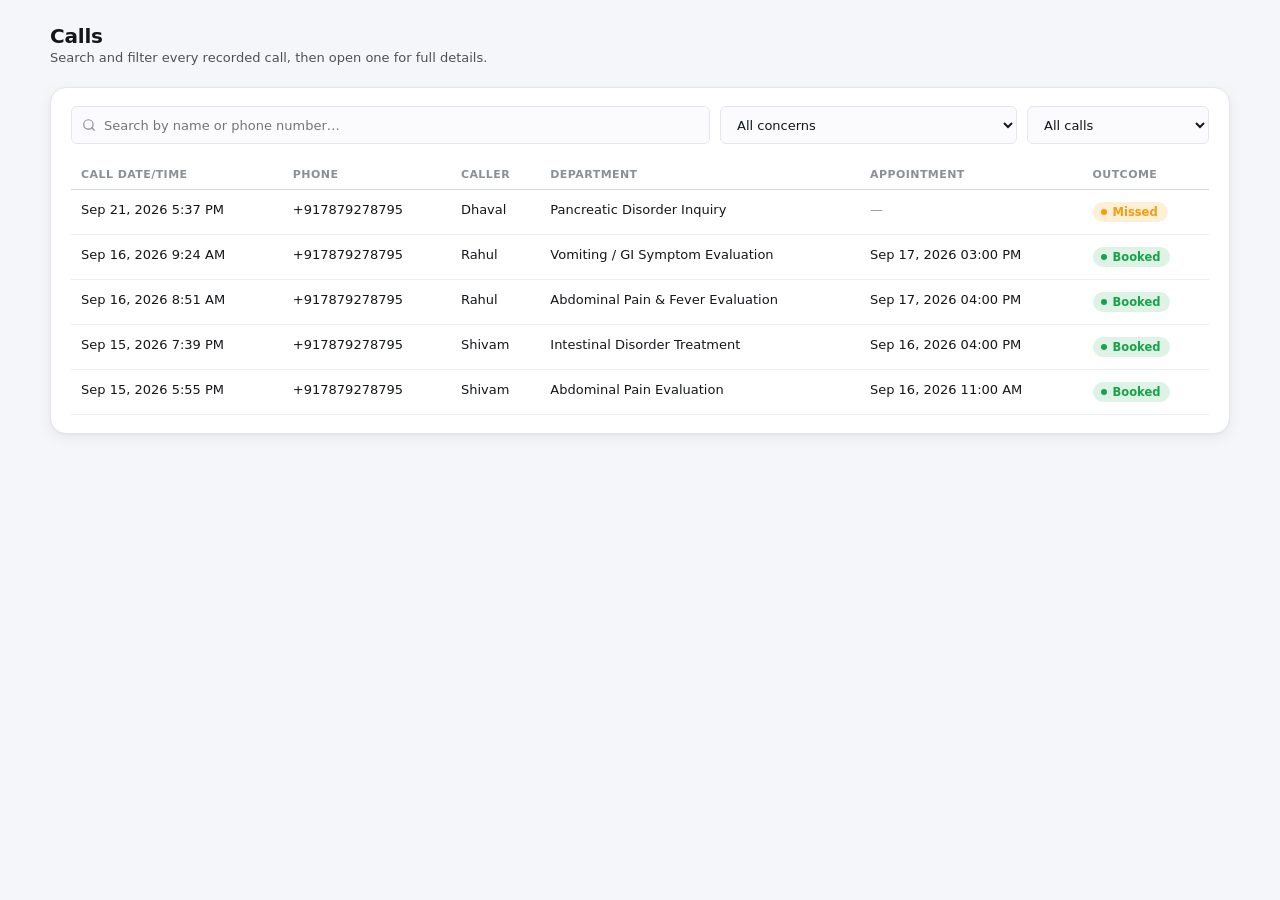
==== dashboard/calls.html @ cdec64ed "feat: add missed call handling and related UI updates" ====
<!doctype html>
<html lang="en">
<head>
<meta charset="UTF-8" />
<meta name="viewport" content="width=device-width, initial-scale=1.0" />
<title>Calls — Invictus Hospital Call Analytics</title>
<link rel="stylesheet" href="assets/app.css" />
</head>
<body data-page="calls" data-title="Calls" data-show-range="false">
<div class="app-shell">
  <div class="body-row">
    <main class="page-content" id="page-content">
      <div class="page-inner">

        <div class="page-header">
          <div>
            <h1>Calls</h1>
            <p>Search and filter every recorded call, then open one for full details.</p>
          </div>
        </div>

        <div class="card">
          <div class="filters">
            <div class="field search">
              <span aria-hidden="true" id="search-icon-slot"></span>
              <input id="search" type="text" placeholder="Search by name or phone number…" aria-label="Search by name or phone number" />
            </div>
            <select id="dept-filter" aria-label="Filter by concern / specialty"><option value="">All concerns</option></select>
            <select id="appt-filter" aria-label="Filter by appointment status">
              <option value="">All calls</option>
              <option value="booked">Appointment booked</option>
              <option value="pending">No appointment</option>
              <option value="missed">Missed</option>
            </select>
          </div>
          <div class="table-scroll">
            <table>
              <thead>
                <tr>
                  <th>Call date/time</th>
                  <th>Phone</th>
                  <th>Caller</th>
                  <th>Department</th>
                  <th>Appointment</th>
                  <th>Outcome</th>
                </tr>
              </thead>
              <tbody id="calls-tbody"></tbody>
            </table>
          </div>
          <div class="empty-state" id="empty-state" style="display:none;">
            <span id="empty-icon-slot"></span>
            <div>No calls match these filters.</div>
          </div>
        </div>


      </div>
    </main>
  </div>
</div>

<script src="calls_data.js"></script>
<script src="assets/dashboard-lib.js"></script>
<script src="assets/layout.js"></script>
<script>
(function () {
  const lib = window.DashboardLib;
  const data = (typeof CALLS_DATA !== "undefined") ? CALLS_DATA : [];

  document.getElementById("search-icon-slot").outerHTML = lib.ICONS.search;
  document.getElementById("empty-icon-slot").outerHTML = lib.ICONS.search;

  lib.populateDeptFilter("dept-filter", data);

  const initialStatus = new URLSearchParams(window.location.search).get("status");
  if (initialStatus === "missed" || initialStatus === "booked" || initialStatus === "pending") {
    document.getElementById("appt-filter").value = initialStatus;
  }

  function detailsUrlFor(r) {
    return "call.html?id=" + encodeURIComponent(r.id);
  }

  function applyFilters() {
    const q = document.getElementById("search").value.trim().toLowerCase();
    const dept = document.getElementById("dept-filter").value;
    const appt = document.getElementById("appt-filter").value;

    let rows = data.filter(r => {
      if (q) {
        const hay = `${r.caller_name || ""} ${r.patient_name || ""} ${r.phone || ""}`.toLowerCase();
        if (!hay.includes(q)) return false;
      }
      if (dept && r.department !== dept) return false;
      if (appt === "booked" && !r.appointment_booked) return false;
      if (appt === "pending" && (r.appointment_booked || r.call_status === "missed")) return false;
      if (appt === "missed" && r.call_status !== "missed") return false;
      return true;
    });
    lib.renderTable("calls-tbody", "empty-state", lib.sortByNewest(rows), detailsUrlFor);
  }

  document.getElementById("search").addEventListener("input", applyFilters);
  document.getElementById("dept-filter").addEventListener("change", applyFilters);
  document.getElementById("appt-filter").addEventListener("change", applyFilters);

  applyFilters();
})();
</script>
</body>
</html>
---- dashboard/assets/app.css ----
/* Shared styles for all dashboard pages. Deliberately a single formal
   light theme — white cards on a soft neutral page, no dark-mode switch. */
:root {
  color-scheme: light;
  --page:           #f5f6f9;
  --surface-1:      #ffffff;
  --surface-2:      #fbfbfd;
  --text-primary:   #14171a;
  --text-secondary: #4b5259;
  --muted:          #8a9096;
  --gridline:       #edeef2;
  --baseline:       #d7dbde;
  --border:         #e4e6ea;

  --accent:         #4f46e5; /* indigo — AI/voice identity */
  --accent-dark:    #3f37c9;
  --accent-soft:    color-mix(in srgb, var(--accent) 10%, transparent);
  --accent-soft-2:  color-mix(in srgb, var(--accent) 6%, transparent);

  --series-1:       #4f46e5;
  --series-2:       #eb6834;
  --series-3:       #1baf7a;
  --status-good:    #16a34a;
  --status-good-soft: color-mix(in srgb, var(--status-good) 14%, transparent);
  --status-warning: #f59e0b;
  --status-critical:#dc2626;
  --status-critical-soft: color-mix(in srgb, var(--status-critical) 12%, transparent);
  --chip-bg:        #f1f2f8;

  --radius-sm: 6px;
  --radius-md: 10px;
  --radius-lg: 16px;

  --shadow-sm: 0 1px 2px rgba(16, 24, 32, 0.04);
  --shadow-md: 0 1px 2px rgba(16, 24, 32, 0.04), 0 4px 14px rgba(16, 24, 32, 0.06);
  --shadow-lg: 0 2px 4px rgba(16, 24, 32, 0.05), 0 12px 28px rgba(16, 24, 32, 0.08);
  --card-shadow: var(--shadow-md);

  --sidebar-w: 220px;
  --topbar-h: 60px;
}

* { box-sizing: border-box; }
html, body { height: 100%; }
body {
  margin: 0;
  font-family: system-ui, -apple-system, "Segoe UI", sans-serif;
  background: var(--page);
  color: var(--text-primary);
  -webkit-font-smoothing: antialiased;
}
a { color: var(--accent); }
button { font-family: inherit; }
:focus-visible { outline: 2px solid var(--accent); outline-offset: 2px; border-radius: 4px; }

/* ================= App shell (sidebar + topbar) ================= */
.app-shell { min-height: 100vh; display: flex; flex-direction: column; }

.topbar {
  height: var(--topbar-h); flex: 0 0 auto; display: flex; align-items: center; gap: 14px;
  padding: 0 20px; background: var(--surface-1); border-bottom: 1px solid var(--border);
  position: sticky; top: 0; z-index: 30;
}
.icon-btn {
  display: inline-flex; align-items: center; justify-content: center; width: 34px; height: 34px;
  border-radius: var(--radius-sm); border: 1px solid transparent; background: transparent; color: var(--text-secondary);
  cursor: pointer; transition: background 0.12s ease, color 0.12s ease; flex: 0 0 auto;
}
.icon-btn svg { width: 18px; height: 18px; }
.icon-btn:hover { background: var(--accent-soft-2); color: var(--text-primary); }
.topbar .menu-btn { display: none; }
.topbar .brand { display: flex; align-items: center; gap: 10px; min-width: 0; }
.topbar .brand-mark {
  flex: 0 0 auto; width: 48px; height: 48px; border-radius: var(--radius-sm);
  background: #fff; color: #fff; padding: 2px;
  display: flex; align-items: center; justify-content: center; overflow: hidden;
  box-shadow: 0 1px 3px color-mix(in srgb, var(--accent) 15%, transparent);
}
.topbar .brand-mark svg { width: 16px; height: 16px; }
.topbar .brand-mark img { width: 100%; height: 100%; object-fit: contain; }
.topbar .brand-text { min-width: 0; }
.topbar .brand-name { font-size: 11px; font-weight: 700; color: var(--muted); text-transform: uppercase; letter-spacing: 0.04em; line-height: 1.3; }
.topbar .page-title { font-size: 16px; font-weight: 700; letter-spacing: -0.01em; line-height: 1.3; white-space: nowrap; overflow: hidden; text-overflow: ellipsis; }
.topbar .spacer { flex: 1 1 auto; }
.range-chip {
  display: inline-flex; align-items: center; gap: 6px; background: var(--surface-2); border: 1px solid var(--border);
  border-radius: 999px; padding: 7px 14px; font-size: 12.5px; font-weight: 600; color: var(--text-secondary); white-space: nowrap;
}
.range-chip svg { width: 14px; height: 14px; color: var(--muted); flex: 0 0 auto; }

.body-row { flex: 1 1 auto; display: flex; min-height: 0; position: relative; }

.sidebar {
  position: relative;
  flex: 0 0 var(--sidebar-w); width: var(--sidebar-w); background: var(--surface-1); border-right: 1px solid var(--border);
  display: flex; flex-direction: column; padding: 16px 12px;
}
.sidebar nav { display: flex; flex-direction: column; gap: 4px; flex: 1 1 auto; margin-top: 4px; }
.sidebar .nav-link {
  display: flex; align-items: center; gap: 12px; padding: 10px 12px; border-radius: var(--radius-sm);
  color: var(--text-secondary); text-decoration: none; font-size: 13.5px; font-weight: 600;
  transition: background 0.12s ease, color 0.12s ease; white-space: nowrap; overflow: hidden;
}
.sidebar .nav-link .nav-icon { flex: 0 0 auto; width: 18px; height: 18px; display: flex; }
.sidebar .nav-link .nav-icon svg { width: 18px; height: 18px; }
.sidebar .nav-link:hover { background: var(--accent-soft-2); color: var(--text-primary); }
.sidebar .nav-link.active { background: var(--accent-soft); color: var(--accent); }

.sidebar-backdrop {
  position: fixed; inset: 0; background: rgba(20, 23, 26, 0.45); z-index: 35; opacity: 0; pointer-events: none;
  transition: opacity 0.18s ease;
}
.sidebar-backdrop.visible { opacity: 1; pointer-events: auto; }

main.page-content { flex: 1 1 auto; min-width: 0; padding: 24px 24px 64px; }
.page-inner { max-width: 1180px; margin: 0 auto; }

@media (max-width: 880px) {
  .topbar .menu-btn { display: inline-flex; }
  .sidebar {
    position: fixed; top: 0; left: 0; bottom: 0; z-index: 40; width: 240px; flex-basis: 240px;
    transform: translateX(-100%); box-shadow: var(--shadow-lg);
  }
  .sidebar.mobile-open { transform: translateX(0); }
  main.page-content { padding: 18px 16px 48px; }
}

/* ================= Page header (per-page intro line) ================= */
.page-header { display: flex; align-items: flex-end; justify-content: space-between; gap: 16px; margin-bottom: 22px; flex-wrap: wrap; }
.page-header h1 { font-size: 20px; font-weight: 700; margin: 0 0 2px; letter-spacing: -0.01em; }
.page-header p { margin: 0; color: var(--text-secondary); font-size: 13px; }

/* ================= KPI tiles ================= */
.kpi-row { display: grid; grid-template-columns: repeat(auto-fit, minmax(170px, 1fr)); gap: 12px; margin-bottom: 22px; }
.kpi-tile {
  position: relative; overflow: hidden;
  background: var(--surface-1); border: 1px solid var(--border); border-radius: var(--radius-lg);
  padding: 16px 18px; box-shadow: var(--card-shadow);
  transition: box-shadow 0.15s ease, transform 0.15s ease;
}
.kpi-tile:hover { box-shadow: var(--shadow-lg); transform: translateY(-1px); }
.kpi-tile-link { cursor: pointer; }
.kpi-tile-link:hover { border-color: var(--accent); }
.kpi-tile-link:focus-visible { outline: 2px solid var(--accent); outline-offset: 2px; }
.kpi-tile::before {
  content: ""; position: absolute; inset: 0 0 auto 0; height: 3px;
  background: linear-gradient(90deg, var(--accent), var(--series-3));
}
.kpi-tile .icon {
  width: 30px; height: 30px; border-radius: var(--radius-sm); margin-bottom: 10px;
  background: var(--accent-soft); color: var(--accent);
  display: flex; align-items: center; justify-content: center;
}
.kpi-tile .icon svg { width: 16px; height: 16px; }
.kpi-tile .label { font-size: 12px; color: var(--text-secondary); margin-bottom: 4px; font-weight: 600; }
.kpi-tile .value { font-size: 25px; font-weight: 700; line-height: 1.15; letter-spacing: -0.01em; }
.kpi-tile .sub { font-size: 11.5px; color: var(--muted); margin-top: 4px; }

/* ================= Chart row / cards ================= */
.chart-row { display: grid; grid-template-columns: 1.2fr 1fr; gap: 14px; margin-bottom: 22px; align-items: stretch; }
@media (max-width: 820px) { .chart-row { grid-template-columns: 1fr; } }
.card {
  background: var(--surface-1); border: 1px solid var(--border); border-radius: var(--radius-lg);
  padding: 18px 20px; box-shadow: var(--card-shadow); margin-bottom: 22px;
}
.card:last-child { margin-bottom: 0; }
.chart-row .card { margin-bottom: 0; }
.card h2 {
  font-size: 12.5px; font-weight: 700; margin: 0 0 14px; color: var(--text-secondary);
  text-transform: uppercase; letter-spacing: 0.04em;
}

.bar-row { display: flex; align-items: center; gap: 10px; margin-bottom: 12px; position: relative; }
.bar-row:last-child { margin-bottom: 0; }
.bar-row .bar-label {
  width: 128px; flex: 0 0 128px; font-size: 12.5px; color: var(--text-secondary);
  text-align: right; padding-right: 2px; line-height: 1.3;
}
.bar-track { flex: 1; height: 16px; background: var(--gridline); border-radius: 999px; overflow: hidden; }
.bar-fill {
  height: 100%; border-radius: 999px; min-width: 6px;
  background: linear-gradient(90deg, var(--accent), color-mix(in srgb, var(--accent) 60%, var(--series-3)));
  transition: width 0.5s cubic-bezier(0.22, 1, 0.36, 1);
}
.bar-count { width: 26px; flex: 0 0 26px; font-size: 12.5px; color: var(--text-secondary); font-variant-numeric: tabular-nums; font-weight: 600; }

.outcome-bar { height: 20px; border-radius: 999px; overflow: hidden; display: flex; background: var(--gridline); margin-bottom: 12px; }
.outcome-seg { height: 100%; transition: width 0.5s cubic-bezier(0.22, 1, 0.36, 1); }
.outcome-seg.booked { background: linear-gradient(90deg, var(--status-good), color-mix(in srgb, var(--status-good) 70%, var(--series-3))); }
.outcome-seg.pending { background: var(--muted); opacity: 0.55; }
.legend { display: flex; gap: 18px; font-size: 12.5px; color: var(--text-secondary); flex-wrap: wrap; }
.legend .swatch { width: 10px; height: 10px; border-radius: 3px; display: inline-block; margin-right: 6px; vertical-align: middle; }
.outcome-pct { font-size: 32px; font-weight: 700; margin: 2px 0 8px; letter-spacing: -0.01em; }

/* ================= Filters ================= */
.filters { display: flex; gap: 10px; flex-wrap: wrap; margin-bottom: 16px; }
.filters .field { position: relative; }
.filters input, .filters select {
  background: var(--surface-2); border: 1px solid var(--border); color: var(--text-primary);
  border-radius: var(--radius-sm); padding: 9px 12px; font-size: 13px; font-family: inherit;
  height: 38px; transition: border-color 0.15s ease, background 0.15s ease;
}
.filters input:hover, .filters select:hover { border-color: var(--muted); }
.filters input:focus, .filters select:focus { background: var(--surface-1); border-color: var(--accent); }
.filters .field.search { flex: 1; min-width: 220px; }
.filters .field.search svg {
  position: absolute; left: 11px; top: 50%; transform: translateY(-50%);
  width: 14px; height: 14px; color: var(--muted); pointer-events: none;
}
.filters .field.search input { width: 100%; padding-left: 32px; }
.filters select { cursor: pointer; }

/* ================= Table ================= */
.table-scroll { overflow-x: auto; }
table { width: 100%; border-collapse: collapse; font-size: 13px; }
thead th {
  text-align: left; font-size: 11px; text-transform: uppercase; letter-spacing: 0.04em;
  color: var(--muted); font-weight: 700; padding: 8px 10px; border-bottom: 1px solid var(--baseline);
  white-space: nowrap;
}
tbody td { padding: 12px 10px; border-bottom: 1px solid var(--gridline); vertical-align: top; }
tbody tr.call-row { cursor: pointer; transition: background 0.12s ease; }
tbody tr.call-row:hover { background: var(--accent-soft-2); }
tbody tr.call-row:focus-visible { outline-offset: -2px; }
.phone-cell { font-variant-numeric: tabular-nums; }
.badge {
  display: inline-flex; align-items: center; gap: 6px; padding: 3px 10px 3px 8px;
  border-radius: 999px; font-size: 11.5px; font-weight: 700;
}
.badge .dot { width: 6px; height: 6px; border-radius: 50%; flex: 0 0 auto; }
.badge.booked { background: var(--status-good-soft); color: var(--status-good); }
.badge.booked .dot { background: var(--status-good); }
.badge.pending { background: var(--chip-bg); color: var(--text-secondary); }
.badge.pending .dot { background: var(--muted); }
.badge.missed { background: color-mix(in srgb, var(--status-warning) 16%, transparent); color: var(--status-warning); }
.badge.missed .dot { background: var(--status-warning); }
.muted-cell { color: var(--muted); }

/* ================= Call detail content (used inline or standalone) ================= */
.detail-panel { padding: 0; }
.detail-grid { display: grid; grid-template-columns: 1fr 1fr; gap: 22px; }
@media (max-width: 700px) { .detail-grid { grid-template-columns: 1fr; } }
.detail-grid h3 { font-size: 11px; text-transform: uppercase; letter-spacing: 0.04em; color: var(--muted); margin: 0 0 8px; font-weight: 700; }
.detail-grid h3:not(:first-child) { margin-top: 16px; }
.detail-grid p { margin: 0 0 4px; color: var(--text-secondary); line-height: 1.55; }
.chips { display: flex; flex-wrap: wrap; gap: 6px; margin-bottom: 4px; }
.chip { background: var(--chip-bg); color: var(--text-secondary); font-size: 12px; font-weight: 600; padding: 4px 10px; border-radius: 999px; }
audio { width: 100%; height: 36px; margin-top: 4px; accent-color: var(--accent); }
a.transcript-link { font-size: 12.5px; color: var(--accent); text-decoration: none; font-weight: 600; }
a.transcript-link:hover { text-decoration: underline; }
button.transcript-toggle {
  display: inline-flex; align-items: center; gap: 6px;
  font-size: 12.5px; font-weight: 600; font-family: inherit; color: var(--accent); background: var(--surface-1);
  border: 1px solid var(--border); border-radius: var(--radius-sm); padding: 7px 12px; cursor: pointer;
  transition: background 0.15s ease, border-color 0.15s ease;
}
button.transcript-toggle svg { width: 12px; height: 12px; transition: transform 0.15s ease; }
button.transcript-toggle[aria-expanded="true"] svg { transform: rotate(180deg); }
button.transcript-toggle:hover { background: var(--accent-soft-2); border-color: var(--accent); }
pre.transcript-pane {
  margin: 10px 0 0; max-height: 340px; overflow-y: auto; white-space: pre-wrap; word-break: break-word;
  background: var(--surface-1); border: 1px solid var(--border); border-radius: var(--radius-sm); padding: 12px 14px;
  font-size: 12px; line-height: 1.6; color: var(--text-secondary); font-family: inherit;
}
pre.transcript-pane.is-error {
  display: flex; align-items: flex-start; gap: 8px;
  background: var(--status-critical-soft); border-color: color-mix(in srgb, var(--status-critical) 30%, var(--border));
  color: var(--status-critical); white-space: normal;
}
pre.transcript-pane.is-error svg { width: 15px; height: 15px; flex: 0 0 auto; margin-top: 1px; }

/* ================= Back link (Call Details page) ================= */
.back-link {
  display: inline-flex; align-items: center; gap: 6px; font-size: 13px; font-weight: 600;
  color: var(--text-secondary); text-decoration: none; margin-bottom: 16px;
}
.back-link svg { width: 15px; height: 15px; }
.back-link:hover { color: var(--accent); }

/* ================= Recent calls (Dashboard) ================= */
.section-header { display: flex; align-items: center; justify-content: space-between; margin-bottom: 4px; }
.section-header .view-all { font-size: 12.5px; font-weight: 600; color: var(--accent); text-decoration: none; }
.section-header .view-all:hover { text-decoration: underline; }
.recent-list { display: flex; flex-direction: column; }
.recent-item {
  display: flex; align-items: center; justify-content: space-between; gap: 14px; padding: 12px 6px;
  border-bottom: 1px solid var(--gridline); text-decoration: none; color: inherit; border-radius: var(--radius-sm);
  transition: background 0.12s ease;
}
.recent-item:last-child { border-bottom: none; }
.recent-item:hover { background: var(--accent-soft-2); }
.recent-item .who { display: flex; align-items: center; gap: 10px; min-width: 0; }
.recent-item .who-text { min-width: 0; }
.recent-item .name { font-weight: 600; font-size: 13.5px; white-space: nowrap; overflow: hidden; text-overflow: ellipsis; }
.recent-item .meta { font-size: 12px; color: var(--text-secondary); white-space: nowrap; overflow: hidden; text-overflow: ellipsis; }
.recent-item .when { font-size: 12px; color: var(--muted); white-space: nowrap; flex: 0 0 auto; margin-left: 8px; }
.recent-item .recent-right { display: flex; align-items: center; gap: 10px; flex: 0 0 auto; }

/* ================= Empty / not-found states ================= */
.empty-state { text-align: center; padding: 48px 0; color: var(--muted); font-size: 13.5px; }
.empty-state svg { width: 30px; height: 30px; margin-bottom: 10px; color: var(--muted); opacity: 0.7; }

/* ================= Footer ================= */
footer.note { margin-top: 8px; font-size: 12px; color: var(--muted); text-align: center; line-height: 1.6; }
footer.note code { background: var(--chip-bg); padding: 1px 5px; border-radius: 4px; font-size: 11.5px; }

/* ================= Responsive: table becomes a card list ================= */
@media (max-width: 700px) {
  .filters .field.search { flex-basis: 100%; }
  .table-scroll { overflow-x: visible; }
  table, tbody, tbody tr.call-row { display: block; width: 100%; }
  thead { display: none; }
  tbody tr.call-row {
    border: 1px solid var(--border); border-radius: var(--radius-md); margin-bottom: 10px;
    padding: 4px 4px; box-shadow: var(--shadow-sm);
  }
  tbody tr.call-row:hover { background: var(--surface-1); }
  tbody td {
    display: flex; justify-content: space-between; align-items: center; gap: 12px;
    padding: 9px 12px; border-bottom: 1px solid var(--gridline); text-align: right;
  }
  tbody td:last-child { border-bottom: none; }
  tbody td::before {
    content: attr(data-label); font-size: 11px; font-weight: 700; text-transform: uppercase;
    letter-spacing: 0.03em; color: var(--muted); text-align: left; flex: 0 0 auto;
  }
}
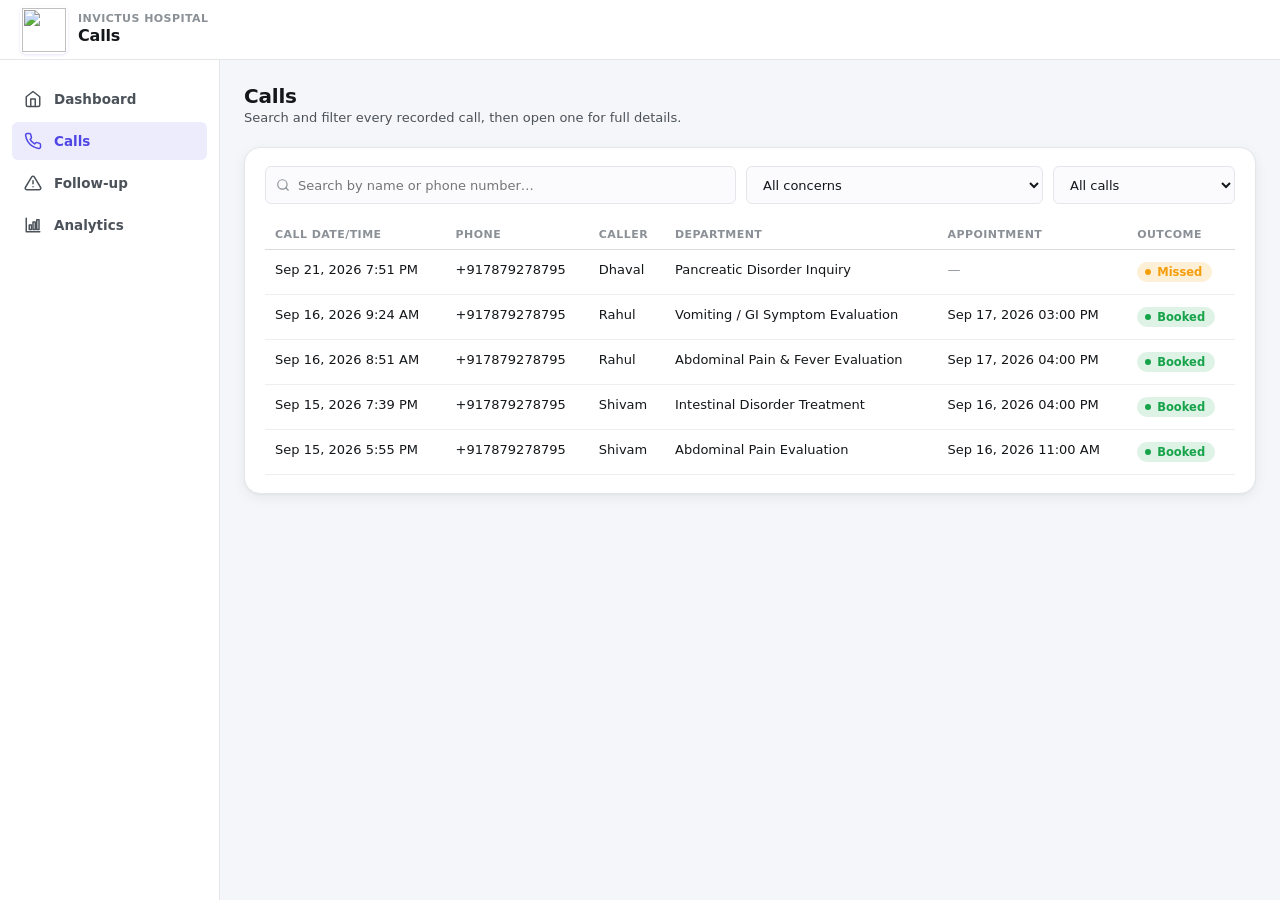
==== commit dcd9d7d2: "feat: enhance call analytics with follow-up view and missed call handling" ====
--- a/dashboard/calls.html
+++ b/dashboard/calls.html
@@ -73,9 +73,23 @@
 
   lib.populateDeptFilter("dept-filter", data);
 
-  const initialStatus = new URLSearchParams(window.location.search).get("status");
-  if (initialStatus === "missed" || initialStatus === "booked" || initialStatus === "pending") {
+  const searchParams = new URLSearchParams(window.location.search);
+  const initialStatus = searchParams.get("status");
+  const isFollowUpView = searchParams.get("view") === "followup";
+
+  if (isFollowUpView) {
+    document.getElementById("appt-filter").value = "missed";
+  } else if (initialStatus === "missed" || initialStatus === "booked" || initialStatus === "pending") {
     document.getElementById("appt-filter").value = initialStatus;
+  }
+
+  if (isFollowUpView) {
+    document.title = "Follow-up — Invictus Hospital Call Analytics";
+    const h1 = document.querySelector(".page-header h1");
+    if (h1) h1.textContent = "Follow-up";
+    const subtitle = document.querySelector(".page-header p");
+    if (subtitle) subtitle.textContent = "Missed calls that need a follow-up.";
+    document.getElementById("appt-filter").style.display = "none";
   }
 
   function detailsUrlFor(r) {
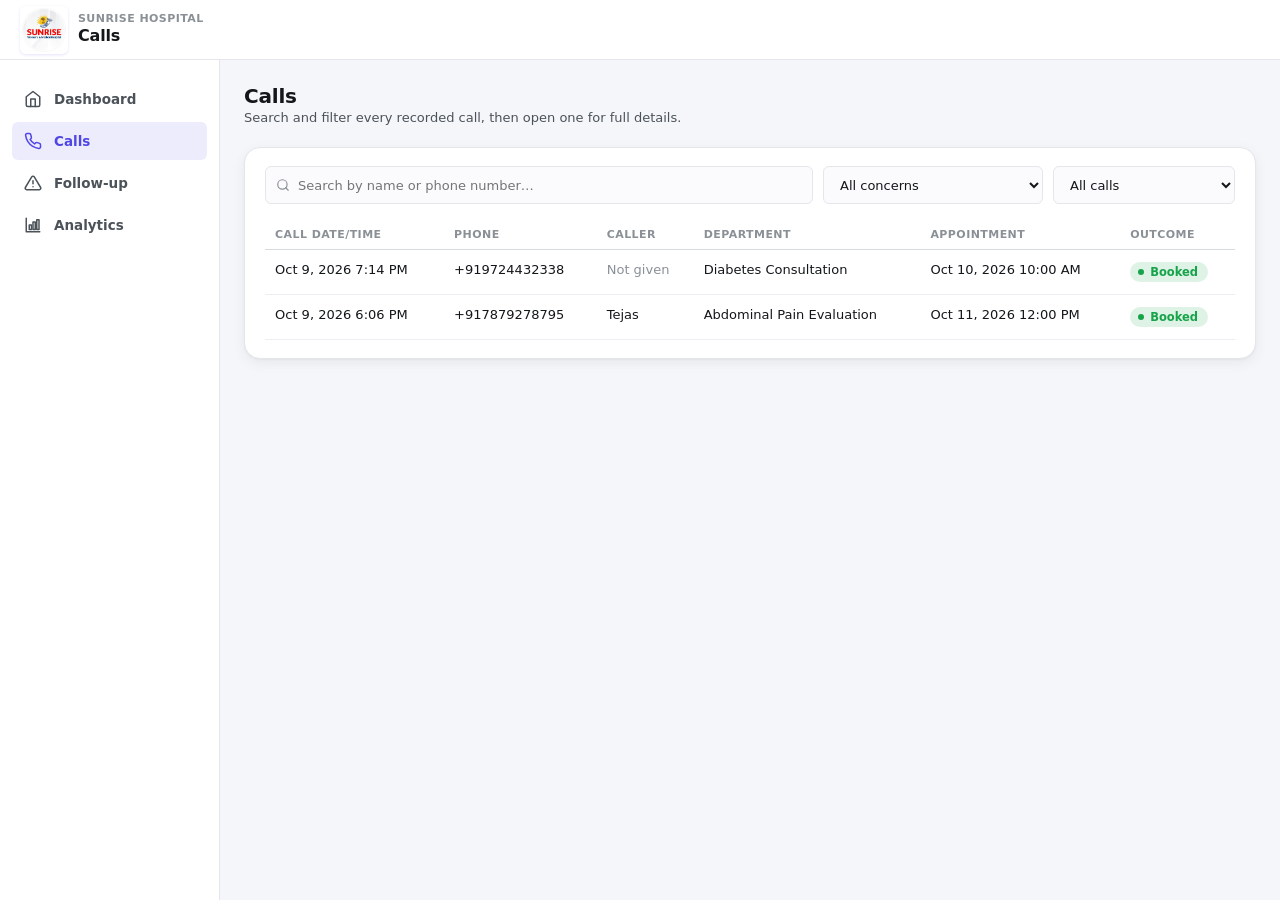
==== commit cf91a4d7: "feat: switch dashboard to Sunrise Hospital data and branding" ====
--- a/dashboard/calls.html
+++ b/dashboard/calls.html
@@ -3,7 +3,7 @@
 <head>
 <meta charset="UTF-8" />
 <meta name="viewport" content="width=device-width, initial-scale=1.0" />
-<title>Calls — Invictus Hospital Call Analytics</title>
+<title>Calls — Sunrise Hospital Call Analytics</title>
 <link rel="stylesheet" href="assets/app.css" />
 </head>
 <body data-page="calls" data-title="Calls" data-show-range="false">
@@ -84,7 +84,7 @@
   }
 
   if (isFollowUpView) {
-    document.title = "Follow-up — Invictus Hospital Call Analytics";
+    document.title = "Follow-up — Sunrise Hospital Call Analytics";
     const h1 = document.querySelector(".page-header h1");
     if (h1) h1.textContent = "Follow-up";
     const subtitle = document.querySelector(".page-header p");
